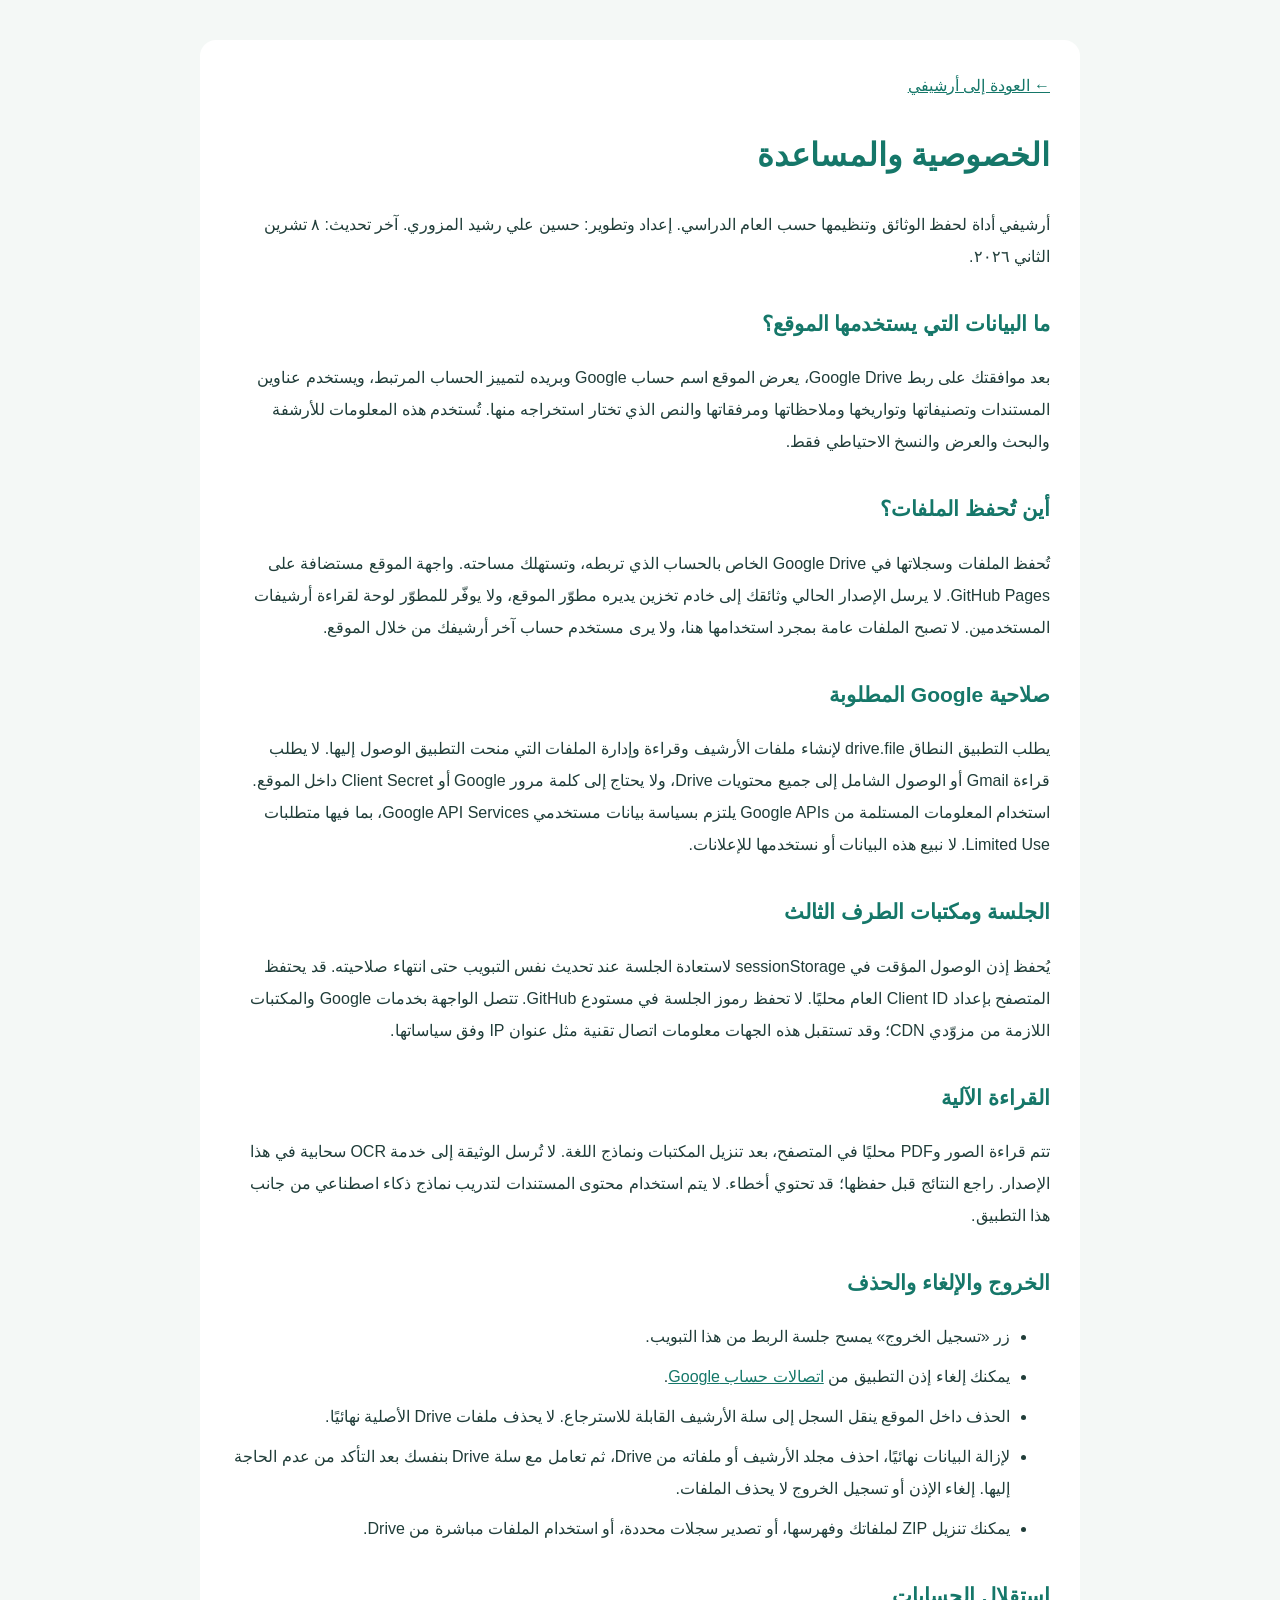
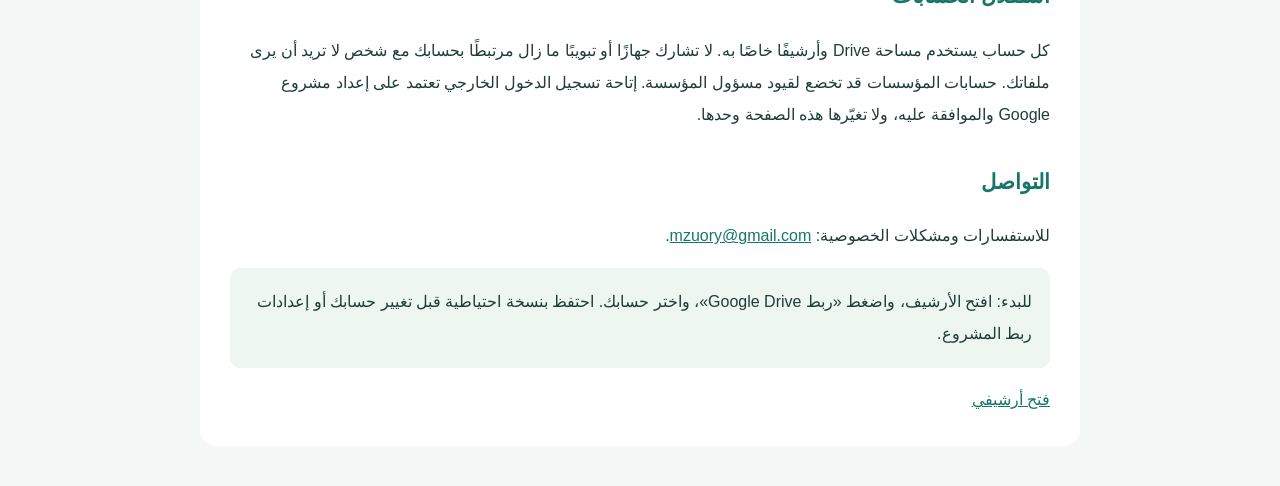
==== arshifi/privacy.html @ a3c5bb8e "Prepare public Google sign-in: privacy policy, account-neutral copy and migration guidance" ====
<!doctype html><html lang="ar" dir="rtl"><head><meta charset="utf-8"><meta name="viewport" content="width=device-width,initial-scale=1"><title>أرشيفي — الخصوصية والمساعدة</title><style>body{font:16px Tahoma,Arial;line-height:2;color:#203d39;background:#f4f8f6;margin:0}main{max-width:820px;margin:40px auto;padding:30px;background:white;border-radius:16px}h1,h2{color:#157769}h2{font-size:21px;margin-top:30px}a{color:#157769}li{margin:8px 0}.note{padding:18px;background:#edf6f1;border-radius:10px}@media(max-width:600px){main{margin:12px;padding:22px}}</style></head><body><main><a href="./">← العودة إلى أرشيفي</a><h1>الخصوصية والمساعدة</h1><p>أرشيفي أداة لحفظ الوثائق وتنظيمها حسب العام الدراسي. إعداد وتطوير: حسين علي رشيد المزوري. آخر تحديث: ٨ تشرين الثاني ٢٠٢٦.</p><h2>ما البيانات التي يستخدمها الموقع؟</h2><p>بعد موافقتك على ربط Google Drive، يعرض الموقع اسم حساب Google وبريده لتمييز الحساب المرتبط، ويستخدم عناوين المستندات وتصنيفاتها وتواريخها وملاحظاتها ومرفقاتها والنص الذي تختار استخراجه منها. تُستخدم هذه المعلومات للأرشفة والبحث والعرض والنسخ الاحتياطي فقط.</p><h2>أين تُحفظ الملفات؟</h2><p>تُحفظ الملفات وسجلاتها في Google Drive الخاص بالحساب الذي تربطه، وتستهلك مساحته. واجهة الموقع مستضافة على GitHub Pages. لا يرسل الإصدار الحالي وثائقك إلى خادم تخزين يديره مطوّر الموقع، ولا يوفّر للمطوّر لوحة لقراءة أرشيفات المستخدمين. لا تصبح الملفات عامة بمجرد استخدامها هنا، ولا يرى مستخدم حساب آخر أرشيفك من خلال الموقع.</p><h2>صلاحية Google المطلوبة</h2><p>يطلب التطبيق النطاق <span dir="ltr">drive.file</span> لإنشاء ملفات الأرشيف وقراءة وإدارة الملفات التي منحت التطبيق الوصول إليها. لا يطلب قراءة Gmail أو الوصول الشامل إلى جميع محتويات Drive، ولا يحتاج إلى كلمة مرور Google أو Client Secret داخل الموقع. استخدام المعلومات المستلمة من Google APIs يلتزم بسياسة بيانات مستخدمي Google API Services، بما فيها متطلبات Limited Use. لا نبيع هذه البيانات أو نستخدمها للإعلانات.</p><h2>الجلسة ومكتبات الطرف الثالث</h2><p>يُحفظ إذن الوصول المؤقت في sessionStorage لاستعادة الجلسة عند تحديث نفس التبويب حتى انتهاء صلاحيته. قد يحتفظ المتصفح بإعداد Client ID العام محليًا. لا تحفظ رموز الجلسة في مستودع GitHub. تتصل الواجهة بخدمات Google والمكتبات اللازمة من مزوّدي CDN؛ وقد تستقبل هذه الجهات معلومات اتصال تقنية مثل عنوان IP وفق سياساتها.</p><h2>القراءة الآلية</h2><p>تتم قراءة الصور وPDF محليًا في المتصفح، بعد تنزيل المكتبات ونماذج اللغة. لا تُرسل الوثيقة إلى خدمة OCR سحابية في هذا الإصدار. راجع النتائج قبل حفظها؛ قد تحتوي أخطاء. لا يتم استخدام محتوى المستندات لتدريب نماذج ذكاء اصطناعي من جانب هذا التطبيق.</p><h2>الخروج والإلغاء والحذف</h2><ul><li>زر «تسجيل الخروج» يمسح جلسة الربط من هذا التبويب.</li><li>يمكنك إلغاء إذن التطبيق من <a href="https://myaccount.google.com/connections" target="_blank" rel="noopener">اتصالات حساب Google</a>.</li><li>الحذف داخل الموقع ينقل السجل إلى سلة الأرشيف القابلة للاسترجاع. لا يحذف ملفات Drive الأصلية نهائيًا.</li><li>لإزالة البيانات نهائيًا، احذف مجلد الأرشيف أو ملفاته من Drive، ثم تعامل مع سلة Drive بنفسك بعد التأكد من عدم الحاجة إليها. إلغاء الإذن أو تسجيل الخروج لا يحذف الملفات.</li><li>يمكنك تنزيل ZIP لملفاتك وفهرسها، أو تصدير سجلات محددة، أو استخدام الملفات مباشرة من Drive.</li></ul><h2>استقلال الحسابات</h2><p>كل حساب يستخدم مساحة Drive وأرشيفًا خاصًا به. لا تشارك جهازًا أو تبويبًا ما زال مرتبطًا بحسابك مع شخص لا تريد أن يرى ملفاتك. حسابات المؤسسات قد تخضع لقيود مسؤول المؤسسة. إتاحة تسجيل الدخول الخارجي تعتمد على إعداد مشروع Google والموافقة عليه، ولا تغيّرها هذه الصفحة وحدها.</p><h2>التواصل</h2><p>للاستفسارات ومشكلات الخصوصية: <a href="mailto:mzuory@gmail.com" dir="ltr">mzuory@gmail.com</a>.</p><p class="note">للبدء: افتح الأرشيف، واضغط «ربط Google Drive»، واختر حسابك. احتفظ بنسخة احتياطية قبل تغيير حسابك أو إعدادات ربط المشروع.</p><a href="./">فتح أرشيفي</a></main></body></html>
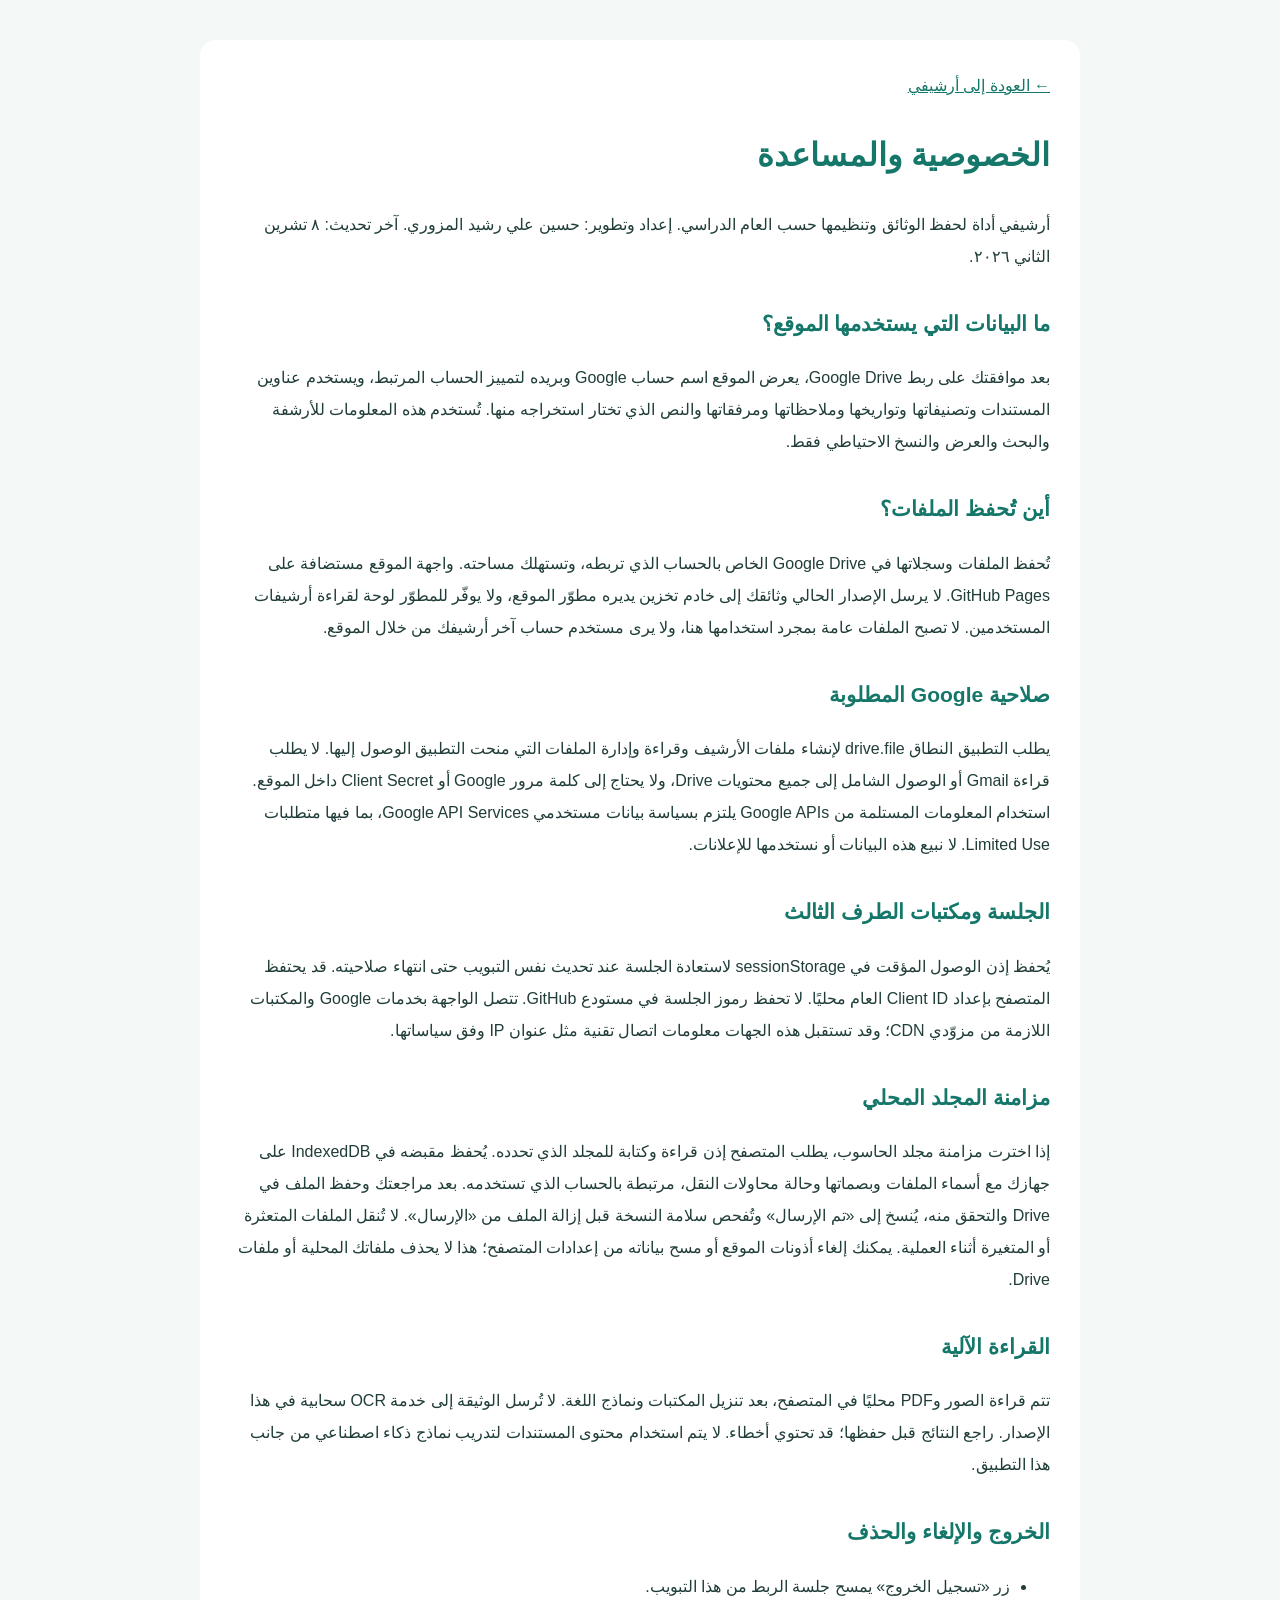
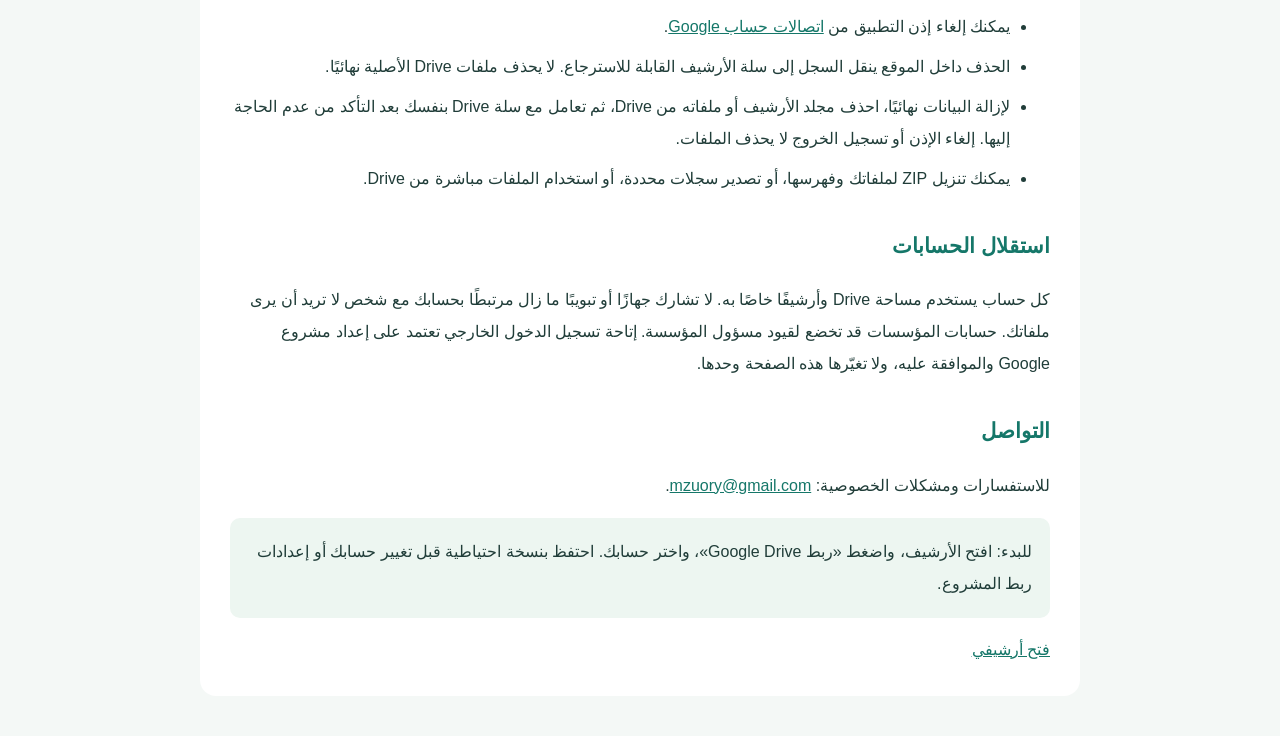
==== commit feb51009: "Add desktop folder sync with reviewed OCR intake, verified file moves and retry-safe Drive saves" ====
--- a/arshifi/privacy.html
+++ b/arshifi/privacy.html
@@ -1 +1 @@
-<!doctype html><html lang="ar" dir="rtl"><head><meta charset="utf-8"><meta name="viewport" content="width=device-width,initial-scale=1"><title>أرشيفي — الخصوصية والمساعدة</title><style>body{font:16px Tahoma,Arial;line-height:2;color:#203d39;background:#f4f8f6;margin:0}main{max-width:820px;margin:40px auto;padding:30px;background:white;border-radius:16px}h1,h2{color:#157769}h2{font-size:21px;margin-top:30px}a{color:#157769}li{margin:8px 0}.note{padding:18px;background:#edf6f1;border-radius:10px}@media(max-width:600px){main{margin:12px;padding:22px}}</style></head><body><main><a href="./">← العودة إلى أرشيفي</a><h1>الخصوصية والمساعدة</h1><p>أرشيفي أداة لحفظ الوثائق وتنظيمها حسب العام الدراسي. إعداد وتطوير: حسين علي رشيد المزوري. آخر تحديث: ٨ تشرين الثاني ٢٠٢٦.</p><h2>ما البيانات التي يستخدمها الموقع؟</h2><p>بعد موافقتك على ربط Google Drive، يعرض الموقع اسم حساب Google وبريده لتمييز الحساب المرتبط، ويستخدم عناوين المستندات وتصنيفاتها وتواريخها وملاحظاتها ومرفقاتها والنص الذي تختار استخراجه منها. تُستخدم هذه المعلومات للأرشفة والبحث والعرض والنسخ الاحتياطي فقط.</p><h2>أين تُحفظ الملفات؟</h2><p>تُحفظ الملفات وسجلاتها في Google Drive الخاص بالحساب الذي تربطه، وتستهلك مساحته. واجهة الموقع مستضافة على GitHub Pages. لا يرسل الإصدار الحالي وثائقك إلى خادم تخزين يديره مطوّر الموقع، ولا يوفّر للمطوّر لوحة لقراءة أرشيفات المستخدمين. لا تصبح الملفات عامة بمجرد استخدامها هنا، ولا يرى مستخدم حساب آخر أرشيفك من خلال الموقع.</p><h2>صلاحية Google المطلوبة</h2><p>يطلب التطبيق النطاق <span dir="ltr">drive.file</span> لإنشاء ملفات الأرشيف وقراءة وإدارة الملفات التي منحت التطبيق الوصول إليها. لا يطلب قراءة Gmail أو الوصول الشامل إلى جميع محتويات Drive، ولا يحتاج إلى كلمة مرور Google أو Client Secret داخل الموقع. استخدام المعلومات المستلمة من Google APIs يلتزم بسياسة بيانات مستخدمي Google API Services، بما فيها متطلبات Limited Use. لا نبيع هذه البيانات أو نستخدمها للإعلانات.</p><h2>الجلسة ومكتبات الطرف الثالث</h2><p>يُحفظ إذن الوصول المؤقت في sessionStorage لاستعادة الجلسة عند تحديث نفس التبويب حتى انتهاء صلاحيته. قد يحتفظ المتصفح بإعداد Client ID العام محليًا. لا تحفظ رموز الجلسة في مستودع GitHub. تتصل الواجهة بخدمات Google والمكتبات اللازمة من مزوّدي CDN؛ وقد تستقبل هذه الجهات معلومات اتصال تقنية مثل عنوان IP وفق سياساتها.</p><h2>القراءة الآلية</h2><p>تتم قراءة الصور وPDF محليًا في المتصفح، بعد تنزيل المكتبات ونماذج اللغة. لا تُرسل الوثيقة إلى خدمة OCR سحابية في هذا الإصدار. راجع النتائج قبل حفظها؛ قد تحتوي أخطاء. لا يتم استخدام محتوى المستندات لتدريب نماذج ذكاء اصطناعي من جانب هذا التطبيق.</p><h2>الخروج والإلغاء والحذف</h2><ul><li>زر «تسجيل الخروج» يمسح جلسة الربط من هذا التبويب.</li><li>يمكنك إلغاء إذن التطبيق من <a href="https://myaccount.google.com/connections" target="_blank" rel="noopener">اتصالات حساب Google</a>.</li><li>الحذف داخل الموقع ينقل السجل إلى سلة الأرشيف القابلة للاسترجاع. لا يحذف ملفات Drive الأصلية نهائيًا.</li><li>لإزالة البيانات نهائيًا، احذف مجلد الأرشيف أو ملفاته من Drive، ثم تعامل مع سلة Drive بنفسك بعد التأكد من عدم الحاجة إليها. إلغاء الإذن أو تسجيل الخروج لا يحذف الملفات.</li><li>يمكنك تنزيل ZIP لملفاتك وفهرسها، أو تصدير سجلات محددة، أو استخدام الملفات مباشرة من Drive.</li></ul><h2>استقلال الحسابات</h2><p>كل حساب يستخدم مساحة Drive وأرشيفًا خاصًا به. لا تشارك جهازًا أو تبويبًا ما زال مرتبطًا بحسابك مع شخص لا تريد أن يرى ملفاتك. حسابات المؤسسات قد تخضع لقيود مسؤول المؤسسة. إتاحة تسجيل الدخول الخارجي تعتمد على إعداد مشروع Google والموافقة عليه، ولا تغيّرها هذه الصفحة وحدها.</p><h2>التواصل</h2><p>للاستفسارات ومشكلات الخصوصية: <a href="mailto:mzuory@gmail.com" dir="ltr">mzuory@gmail.com</a>.</p><p class="note">للبدء: افتح الأرشيف، واضغط «ربط Google Drive»، واختر حسابك. احتفظ بنسخة احتياطية قبل تغيير حسابك أو إعدادات ربط المشروع.</p><a href="./">فتح أرشيفي</a></main></body></html>
+<!doctype html><html lang="ar" dir="rtl"><head><meta charset="utf-8"><meta name="viewport" content="width=device-width,initial-scale=1"><title>أرشيفي — الخصوصية والمساعدة</title><style>body{font:16px Tahoma,Arial;line-height:2;color:#203d39;background:#f4f8f6;margin:0}main{max-width:820px;margin:40px auto;padding:30px;background:white;border-radius:16px}h1,h2{color:#157769}h2{font-size:21px;margin-top:30px}a{color:#157769}li{margin:8px 0}.note{padding:18px;background:#edf6f1;border-radius:10px}@media(max-width:600px){main{margin:12px;padding:22px}}</style></head><body><main><a href="./">← العودة إلى أرشيفي</a><h1>الخصوصية والمساعدة</h1><p>أرشيفي أداة لحفظ الوثائق وتنظيمها حسب العام الدراسي. إعداد وتطوير: حسين علي رشيد المزوري. آخر تحديث: ٨ تشرين الثاني ٢٠٢٦.</p><h2>ما البيانات التي يستخدمها الموقع؟</h2><p>بعد موافقتك على ربط Google Drive، يعرض الموقع اسم حساب Google وبريده لتمييز الحساب المرتبط، ويستخدم عناوين المستندات وتصنيفاتها وتواريخها وملاحظاتها ومرفقاتها والنص الذي تختار استخراجه منها. تُستخدم هذه المعلومات للأرشفة والبحث والعرض والنسخ الاحتياطي فقط.</p><h2>أين تُحفظ الملفات؟</h2><p>تُحفظ الملفات وسجلاتها في Google Drive الخاص بالحساب الذي تربطه، وتستهلك مساحته. واجهة الموقع مستضافة على GitHub Pages. لا يرسل الإصدار الحالي وثائقك إلى خادم تخزين يديره مطوّر الموقع، ولا يوفّر للمطوّر لوحة لقراءة أرشيفات المستخدمين. لا تصبح الملفات عامة بمجرد استخدامها هنا، ولا يرى مستخدم حساب آخر أرشيفك من خلال الموقع.</p><h2>صلاحية Google المطلوبة</h2><p>يطلب التطبيق النطاق <span dir="ltr">drive.file</span> لإنشاء ملفات الأرشيف وقراءة وإدارة الملفات التي منحت التطبيق الوصول إليها. لا يطلب قراءة Gmail أو الوصول الشامل إلى جميع محتويات Drive، ولا يحتاج إلى كلمة مرور Google أو Client Secret داخل الموقع. استخدام المعلومات المستلمة من Google APIs يلتزم بسياسة بيانات مستخدمي Google API Services، بما فيها متطلبات Limited Use. لا نبيع هذه البيانات أو نستخدمها للإعلانات.</p><h2>الجلسة ومكتبات الطرف الثالث</h2><p>يُحفظ إذن الوصول المؤقت في sessionStorage لاستعادة الجلسة عند تحديث نفس التبويب حتى انتهاء صلاحيته. قد يحتفظ المتصفح بإعداد Client ID العام محليًا. لا تحفظ رموز الجلسة في مستودع GitHub. تتصل الواجهة بخدمات Google والمكتبات اللازمة من مزوّدي CDN؛ وقد تستقبل هذه الجهات معلومات اتصال تقنية مثل عنوان IP وفق سياساتها.</p><h2>مزامنة المجلد المحلي</h2><p>إذا اخترت مزامنة مجلد الحاسوب، يطلب المتصفح إذن قراءة وكتابة للمجلد الذي تحدده. يُحفظ مقبضه في IndexedDB على جهازك مع أسماء الملفات وبصماتها وحالة محاولات النقل، مرتبطة بالحساب الذي تستخدمه. بعد مراجعتك وحفظ الملف في Drive والتحقق منه، يُنسخ إلى «تم الإرسال» وتُفحص سلامة النسخة قبل إزالة الملف من «الإرسال». لا تُنقل الملفات المتعثرة أو المتغيرة أثناء العملية. يمكنك إلغاء أذونات الموقع أو مسح بياناته من إعدادات المتصفح؛ هذا لا يحذف ملفاتك المحلية أو ملفات Drive.</p><h2>القراءة الآلية</h2><p>تتم قراءة الصور وPDF محليًا في المتصفح، بعد تنزيل المكتبات ونماذج اللغة. لا تُرسل الوثيقة إلى خدمة OCR سحابية في هذا الإصدار. راجع النتائج قبل حفظها؛ قد تحتوي أخطاء. لا يتم استخدام محتوى المستندات لتدريب نماذج ذكاء اصطناعي من جانب هذا التطبيق.</p><h2>الخروج والإلغاء والحذف</h2><ul><li>زر «تسجيل الخروج» يمسح جلسة الربط من هذا التبويب.</li><li>يمكنك إلغاء إذن التطبيق من <a href="https://myaccount.google.com/connections" target="_blank" rel="noopener">اتصالات حساب Google</a>.</li><li>الحذف داخل الموقع ينقل السجل إلى سلة الأرشيف القابلة للاسترجاع. لا يحذف ملفات Drive الأصلية نهائيًا.</li><li>لإزالة البيانات نهائيًا، احذف مجلد الأرشيف أو ملفاته من Drive، ثم تعامل مع سلة Drive بنفسك بعد التأكد من عدم الحاجة إليها. إلغاء الإذن أو تسجيل الخروج لا يحذف الملفات.</li><li>يمكنك تنزيل ZIP لملفاتك وفهرسها، أو تصدير سجلات محددة، أو استخدام الملفات مباشرة من Drive.</li></ul><h2>استقلال الحسابات</h2><p>كل حساب يستخدم مساحة Drive وأرشيفًا خاصًا به. لا تشارك جهازًا أو تبويبًا ما زال مرتبطًا بحسابك مع شخص لا تريد أن يرى ملفاتك. حسابات المؤسسات قد تخضع لقيود مسؤول المؤسسة. إتاحة تسجيل الدخول الخارجي تعتمد على إعداد مشروع Google والموافقة عليه، ولا تغيّرها هذه الصفحة وحدها.</p><h2>التواصل</h2><p>للاستفسارات ومشكلات الخصوصية: <a href="mailto:mzuory@gmail.com" dir="ltr">mzuory@gmail.com</a>.</p><p class="note">للبدء: افتح الأرشيف، واضغط «ربط Google Drive»، واختر حسابك. احتفظ بنسخة احتياطية قبل تغيير حسابك أو إعدادات ربط المشروع.</p><a href="./">فتح أرشيفي</a></main></body></html>
